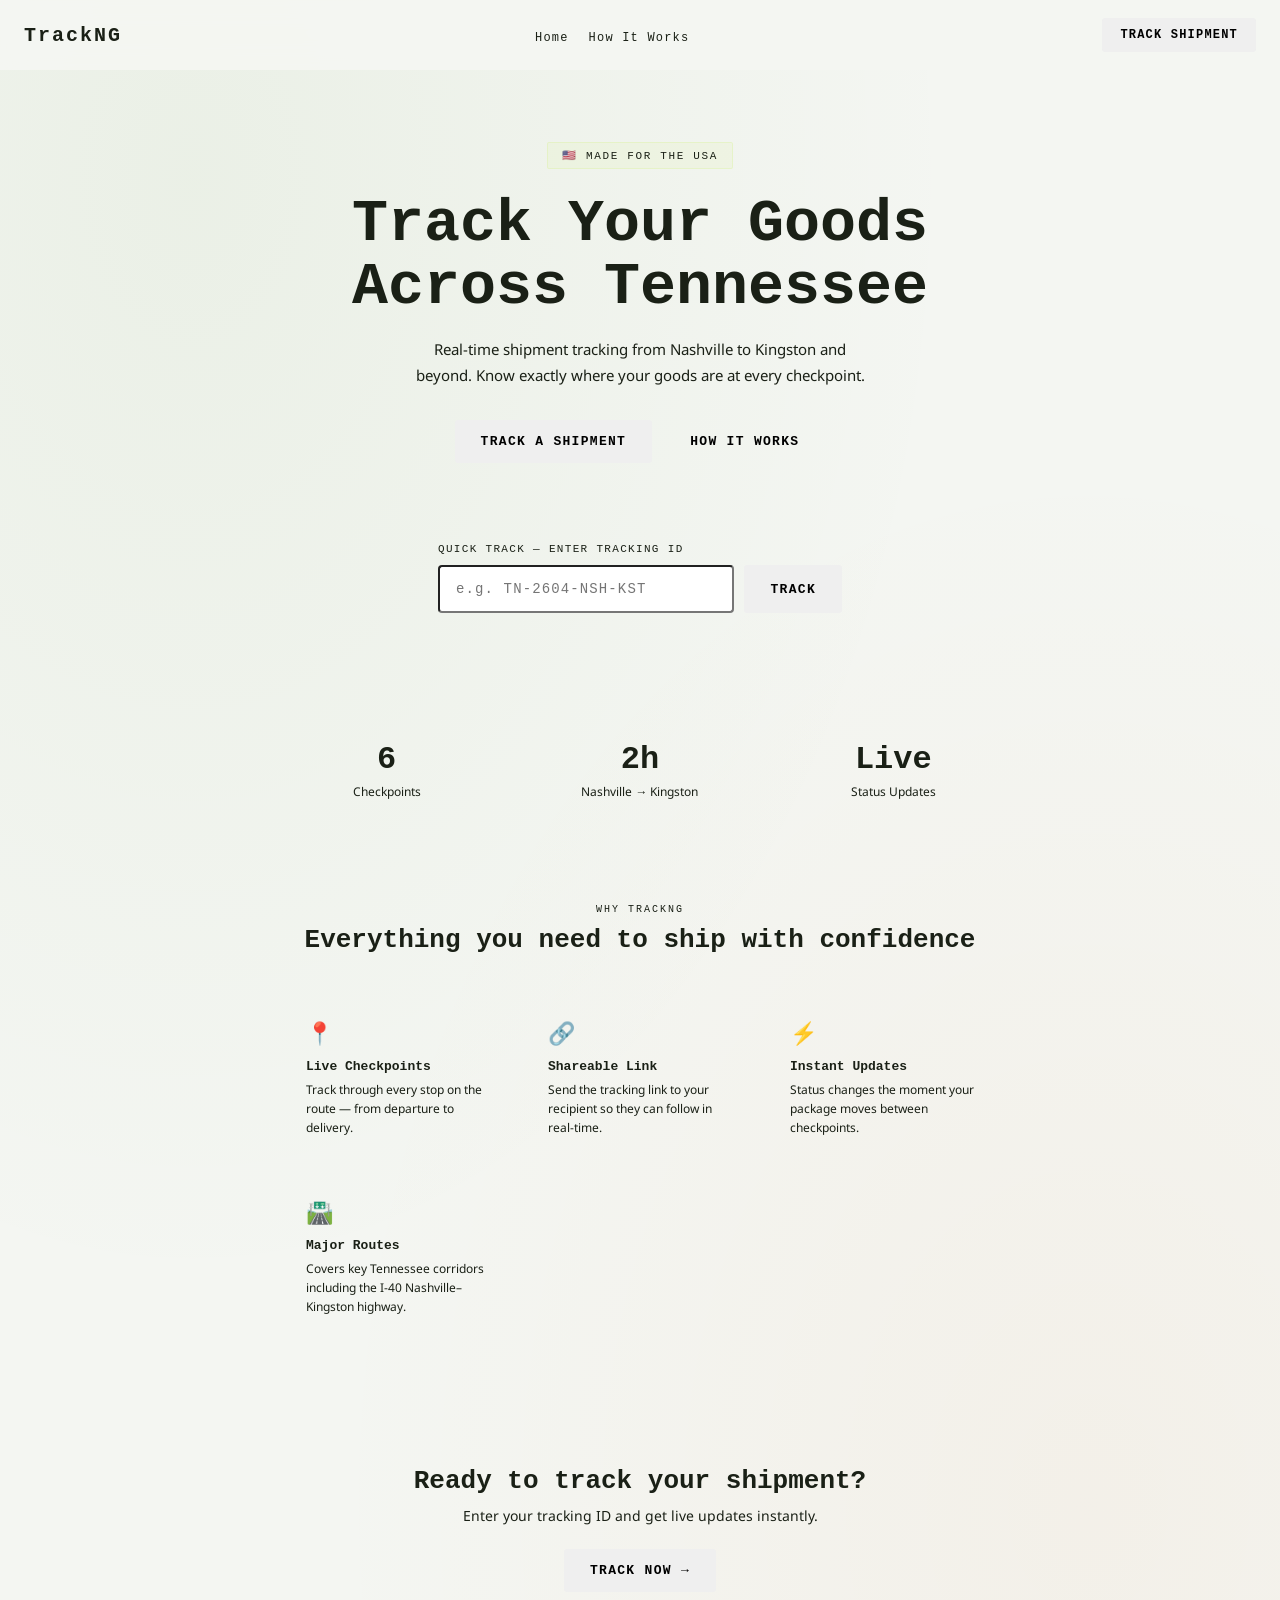
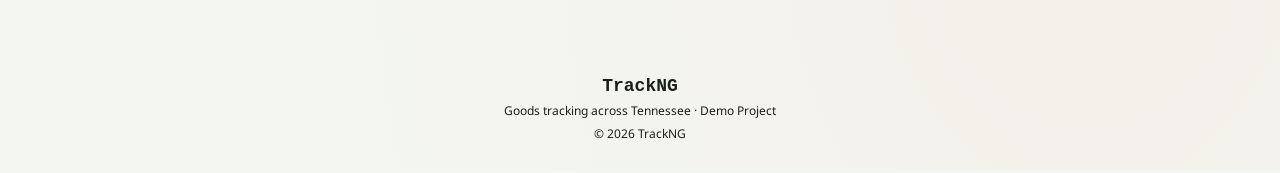
==== index.html @ 1f3e3f56 "Update index.html" ====
<!DOCTYPE html>

<html lang="en">
<head>
<meta charset="UTF-8"/>
<meta name="viewport" content="width=device-width, initial-scale=1.0"/>
<title>TrackNG — Ship & Track Goods Across Tennessee</title>
<link href="https://fonts.googleapis.com/css2?family=Oxanium:wght@300;400;600;700;800&family=Noto+Sans:wght@300;400;500&display=swap" rel="stylesheet"/>
<style>
:root {
  --bg: #f4f6f2;
  --surface: #ffffff;
  --surface2: #eef0eb;
  --border: #d8ddd2;
  --accent: #3a7d0a;
  --accent2: #e05a00;
  --muted: #9aa890;
  --text: #1a2016;
  --dim: #4a5e3a;
}
* { box-sizing: border-box; margin: 0; padding: 0; }
body {
  background: var(--bg);
  color: var(--text);
  font-family: 'Noto Sans', sans-serif;
  min-height: 100vh;
  background-image:
    radial-gradient(ellipse at 15% 10%, rgba(58,125,10,0.05) 0%, transparent 50%),
    radial-gradient(ellipse at 85% 85%, rgba(224,90,0,0.04) 0%, transparent 50%);
}
/* PAGE SWITCHING */
.page { display: none; }
.page.active { display: block; }

/* NAV */
nav {
display: flex;
align-items: center;
justify-content: space-between;
padding: 18px 24px;
border-bottom: 1px solid var(–border);
position: sticky;
top: 0;
background: rgba(244,246,242,0.96);
backdrop-filter: blur(12px);
z-index: 100;
}
.logo {
font-family: ‘Oxanium’, monospace;
font-size: 20px;
font-weight: 800;
letter-spacing: 0.1em;
color: var(–accent);
cursor: pointer;
}
.logo span { color: var(–dim); }
.nav-links {
display: flex;
gap: 20px;
list-style: none;
}
.nav-links a {
font-family: ‘Oxanium’, monospace;
font-size: 12px;
letter-spacing: 0.1em;
color: var(–dim);
text-decoration: none;
cursor: pointer;
transition: color 0.2s;
}
.nav-links a:hover { color: var(–accent); }
.nav-cta {
font-family: ‘Oxanium’, monospace;
font-size: 12px;
font-weight: 700;
letter-spacing: 0.1em;
color: var(–bg);
background: var(–accent);
border: none;
padding: 10px 18px;
border-radius: 3px;
cursor: pointer;
transition: opacity 0.2s;
}
.nav-cta:hover { opacity: 0.85; }

/* BUTTONS */
.btn {
font-family: ‘Oxanium’, monospace;
font-size: 13px;
font-weight: 700;
letter-spacing: 0.1em;
padding: 14px 26px;
border-radius: 3px;
border: none;
cursor: pointer;
display: inline-block;
transition: all 0.2s;
text-decoration: none;
}
.btn-primary { background: var(–accent); color: var(–bg); }
.btn-primary:hover { opacity: 0.85; transform: translateY(-1px); }
.btn-outline { background: transparent; color: var(–text); border: 1px solid var(–border); }
.btn-outline:hover { border-color: var(–accent); color: var(–accent); }
.btn-full { width: 100%; text-align: center; padding: 16px; }

/* CARD & INPUT */
.card { background: var(–surface); border: 1px solid var(–border); border-radius: 8px; padding: 24px; }
.input-field {
width: 100%;
background: var(–surface2);
border: 1px solid var(–border);
border-radius: 4px;
color: var(–text);
font-family: ‘Oxanium’, monospace;
font-size: 14px;
letter-spacing: 0.08em;
padding: 14px 16px;
outline: none;
transition: border-color 0.2s;
}
.input-field::placeholder { color: var(–muted); }
.input-field:focus { border-color: var(–accent); }

/* LABELS */
.section-label {
font-family: ‘Oxanium’, monospace;
font-size: 10px;
letter-spacing: 0.2em;
color: var(–accent);
text-transform: uppercase;
margin-bottom: 10px;
}
.field-label {
font-family: ‘Oxanium’, monospace;
font-size: 11px;
letter-spacing: 0.12em;
color: var(–dim);
display: block;
margin-bottom: 10px;
text-transform: uppercase;
}

/* BADGE */
.badge-live {
font-family: ‘Oxanium’, monospace;
font-size: 10px;
font-weight: 700;
letter-spacing: 0.15em;
padding: 5px 12px;
border-radius: 2px;
color: #fff;
background: var(–accent);
border: none;
text-transform: uppercase;
}
.badge-live::before {
content: ‘’;
display: inline-block;
width: 5px; height: 5px;
background: #fff;
border-radius: 50%;
margin-right: 6px;
animation: blink 1.4s infinite;
}
@keyframes blink { 0%,100%{opacity:1} 50%{opacity:0.3} }

/* FOOTER */
footer {
border-top: 1px solid var(–border);
padding: 28px 24px;
text-align: center;
}
.footer-logo {
font-family: ‘Oxanium’, monospace;
font-size: 18px;
font-weight: 800;
color: var(–accent);
margin-bottom: 6px;
}
.footer-logo span { color: var(–dim); }
footer p { font-size: 12px; color: var(–muted); margin-top: 4px; }

/* ANIMATIONS */
@keyframes fadeUp {
from { opacity:0; transform:translateY(18px); }
to { opacity:1; transform:translateY(0); }
}
.fu { animation: fadeUp 0.55s ease both; }
.d1 { animation-delay:0.1s; }
.d2 { animation-delay:0.2s; }
.d3 { animation-delay:0.3s; }
.d4 { animation-delay:0.4s; }

/* ==============================
HOME PAGE
============================== */
.hero {
max-width: 640px;
margin: 0 auto;
padding: 72px 24px 56px;
text-align: center;
}
.hero-tag {
display: inline-block;
background: rgba(200,240,96,0.08);
border: 1px solid rgba(200,240,96,0.2);
color: var(–accent);
font-family: ‘Oxanium’, monospace;
font-size: 11px;
letter-spacing: 0.15em;
padding: 6px 14px;
border-radius: 2px;
margin-bottom: 24px;
}
.hero h1 {
font-family: ‘Oxanium’, monospace;
font-size: clamp(32px, 8vw, 60px);
font-weight: 800;
line-height: 1.05;
color: var(–text);
margin-bottom: 18px;
}
.hero h1 em { color: var(–accent); font-style: normal; }
.hero p {
font-size: 15px;
color: var(–dim);
line-height: 1.7;
max-width: 460px;
margin: 0 auto 32px;
}
.hero-actions { display: flex; gap: 12px; justify-content: center; flex-wrap: wrap; }

.quick-track { max-width: 500px; margin: 0 auto 72px; padding: 0 24px; }
.quick-track .input-row { display: flex; gap: 10px; margin-top: 10px; }
.quick-track .input-row input { flex: 1; }

.stats {
border-top: 1px solid var(–border);
border-bottom: 1px solid var(–border);
display: grid;
grid-template-columns: repeat(3, 1fr);
max-width: 760px;
margin: 0 auto 72px;
}
.stat { padding: 32px 20px; text-align: center; border-right: 1px solid var(–border); }
.stat:last-child { border-right: none; }
.stat-num { font-family: ‘Oxanium’, monospace; font-size: 32px; font-weight: 800; color: var(–accent); display: block; margin-bottom: 5px; }
.stat-label { font-size: 12px; color: var(–dim); }

.features { max-width: 760px; margin: 0 auto 72px; padding: 0 24px; }
.features-hdr { text-align: center; margin-bottom: 40px; }
.features-hdr h2 { font-family: ‘Oxanium’, monospace; font-size: 26px; font-weight: 700; color: var(–text); }
.features-grid { display: grid; grid-template-columns: repeat(auto-fit, minmax(200px, 1fr)); gap: 14px; }
.feat-card { background: var(–surface); border: 1px solid var(–border); border-radius: 8px; padding: 22px; transition: border-color 0.2s; }
.feat-card:hover { border-color: var(–accent); }
.feat-icon { font-size: 22px; margin-bottom: 12px; display: block; }
.feat-card h3 { font-family: ‘Oxanium’, monospace; font-size: 13px; font-weight: 700; color: var(–text); margin-bottom: 6px; }
.feat-card p { font-size: 12px; color: var(–dim); line-height: 1.6; }

.cta-band {
background: var(–surface);
border-top: 1px solid var(–border);
padding: 56px 24px;
text-align: center;
}
.cta-band h2 { font-family: ‘Oxanium’, monospace; font-size: 26px; font-weight: 700; color: var(–text); margin-bottom: 10px; }
.cta-band p { font-size: 14px; color: var(–dim); margin-bottom: 24px; }

/* ==============================
TRACK PAGE
============================== */
.track-wrap { max-width: 500px; margin: 0 auto; padding: 52px 24px 60px; }
.page-title { font-family: ‘Oxanium’, monospace; font-size: 30px; font-weight: 800; color: var(–text); margin-bottom: 6px; }
.page-sub { font-size: 14px; color: var(–dim); line-height: 1.6; margin-bottom: 36px; }
.track-card { background: var(–surface); border: 1px solid var(–border); border-radius: 8px; padding: 28px; margin-bottom: 24px; }
.error-msg {
background: rgba(255,100,100,0.08);
border: 1px solid rgba(255,100,100,0.2);
border-radius: 4px;
padding: 12px 16px;
font-size: 13px;
color: #ff8080;
font-family: ‘Oxanium’, monospace;
display: none;
margin-bottom: 14px;
}
.samples-title { font-family: ‘Oxanium’, monospace; font-size: 11px; letter-spacing: 0.1em; color: var(–muted); margin-bottom: 12px; text-transform: uppercase; }
.sample-item {
display: flex;
align-items: center;
justify-content: space-between;
background: var(–surface2);
border: 1px solid var(–border);
border-radius: 4px;
padding: 12px 16px;
cursor: pointer;
transition: border-color 0.2s;
margin-bottom: 8px;
}
.sample-item:hover { border-color: var(–accent); }
.sample-code { font-family: ‘Oxanium’, monospace; font-size: 13px; font-weight: 600; color: var(–text); }
.sample-route { font-size: 12px; color: var(–dim); margin-top: 2px; }
.sample-arrow { color: var(–accent); font-size: 14px; }

/* ==============================
TRACKER PAGE
============================== */
.tracker-wrap { max-width: 540px; margin: 0 auto; padding: 36px 24px 60px; }
.back-link {
display: inline-flex;
align-items: center;
gap: 8px;
font-family: ‘Oxanium’, monospace;
font-size: 11px;
letter-spacing: 0.1em;
color: var(–dim);
cursor: pointer;
margin-bottom: 24px;
transition: color 0.2s;
background: none;
border: none;
padding: 0;
}
.back-link:hover { color: var(–accent); }
.track-id-label { font-family: ‘Oxanium’, monospace; font-size: 11px; letter-spacing: 0.15em; color: var(–muted); margin-bottom: 4px; }
.shipment-name { font-family: ‘Oxanium’, monospace; font-size: 22px; font-weight: 800; color: var(–text); margin-bottom: 4px; }
.shipment-route { font-size: 13px; color: var(–dim); margin-bottom: 16px; }
.shipment-route strong { color: var(–accent2); font-weight: 500; }
.progress-bar { background: var(–border); border-radius: 6px; height: 10px; width: 100%; overflow: hidden; margin-bottom: 10px; box-shadow: inset 0 1px 3px rgba(0,0,0,0.08); }
.progress-fill { height: 100%; background: linear-gradient(90deg, var(–accent2), var(–accent)); border-radius: 6px; transition: width 1.2s ease; width: 0%; }
.progress-labels { display: flex; justify-content: space-between; align-items: center; font-family: ‘Oxanium’, monospace; font-size: 10px; color: var(–muted); letter-spacing: 0.08em; }
#pPct { font-size: 22px; font-weight: 800; color: var(–accent); font-family: ‘Oxanium’, monospace; line-height: 1; }

.status-banner {
border: 1px solid var(–border);
border-left: 4px solid var(–accent2);
border-radius: 6px;
padding: 14px 18px;
margin: 18px 0;
background: #fff8f4;
transition: all 0.6s;
box-shadow: 0 2px 8px rgba(0,0,0,0.06);
}
.status-banner.delivered { border-left-color: var(–accent); background: #f4faf0; }
.status-top { display: flex; justify-content: space-between; align-items: center; margin-bottom: 6px; }
.status-title { font-family: ‘Oxanium’, monospace; font-size: 10px; letter-spacing: 0.15em; color: var(–muted); text-transform: uppercase; }
.status-msg { font-size: 14px; color: var(–text); line-height: 1.5; font-weight: 500; }
.status-msg strong { color: var(–accent2); }
.status-banner.delivered .status-msg strong { color: var(–accent); }

/* TIMELINE */
.timeline { display: flex; flex-direction: column; }
.stop { display: flex; gap: 14px; opacity: 0.55; transition: opacity 0.5s; }
.stop.done, .stop.active { opacity: 1; }
.stop-line { display: flex; flex-direction: column; align-items: center; flex-shrink: 0; width: 32px; }
.dot {
width: 28px; height: 28px;
border-radius: 50%;
border: 2.5px solid var(–muted);
background: var(–bg);
display: flex; align-items: center; justify-content: center;
flex-shrink: 0; z-index: 1; position: relative;
transition: all 0.5s;
}
.stop.done .dot { border-color: var(–accent); background: var(–accent); }
.stop.active .dot { border-color: var(–accent2); background: #fff3ec; animation: adot 2s infinite; }
@keyframes adot { 0%,100%{box-shadow:0 0 0 4px rgba(224,90,0,0.15)} 50%{box-shadow:0 0 0 8px rgba(224,90,0,0.05)} }
.stop.done .dot::after { content:‘✓’; font-size:12px; font-weight:900; color:#fff; }
.stop.active .dot::after { content:’’; width:10px; height:10px; background:var(–accent2); border-radius:50%; display:block; }
.connector { width: 3px; flex:1; min-height: 44px; background: var(–border); transition: background 0.6s; margin: 3px 0; border-radius: 2px; }
.stop.done .connector { background: var(–accent); }
.stop-body { padding: 0 0 32px; flex: 1; }
.stop-name { font-family:‘Oxanium’,monospace; font-size:13px; font-weight:700; letter-spacing:0.04em; color:var(–muted); transition:color 0.5s; margin-bottom:3px; }
.stop.done .stop-name { color: var(–text); }
.stop.active .stop-name { color: var(–accent2); }
.stop-desc { font-size:12px; color:var(–muted); line-height:1.6; transition:color 0.5s; }
.stop.done .stop-desc, .stop.active .stop-desc { color: var(–dim); }
.stop-ts { font-family:‘Oxanium’,monospace; font-size:10px; color:var(–muted); letter-spacing:0.08em; margin-top:4px; opacity:0; transition:opacity 0.5s; }
.stop.done .stop-ts, .stop.active .stop-ts { opacity:1; }

.share-section { margin-top:28px; background:var(–surface); border:1px solid var(–border); border-radius:8px; padding:18px 20px; }
.share-label { font-family:‘Oxanium’,monospace; font-size:11px; letter-spacing:0.12em; color:var(–dim); margin-bottom:10px; text-transform:uppercase; }
.share-row { display:flex; gap:10px; }
.share-url { flex:1; background:var(–surface2); border:1px solid var(–border); border-radius:4px; padding:10px 12px; font-family:‘Oxanium’,monospace; font-size:11px; color:var(–dim); overflow:hidden; text-overflow:ellipsis; white-space:nowrap; }
.copy-btn { font-family:‘Oxanium’,monospace; font-size:11px; font-weight:700; letter-spacing:0.1em; padding:10px 14px; background:var(–surface2); border:1px solid var(–border); border-radius:4px; color:var(–accent); cursor:pointer; transition:all 0.2s; flex-shrink:0; }
.copy-btn:hover { background:rgba(200,240,96,0.08); border-color:var(–accent); }
.copy-btn.copied { color:var(–bg); background:var(–accent); border-color:var(–accent); }

/* ==============================
HOW IT WORKS PAGE
============================== */
.hiw-wrap { max-width: 640px; margin: 0 auto; padding: 52px 24px 72px; }
.hiw-hero { text-align: center; margin-bottom: 56px; }
.hiw-hero h1 { font-family:‘Oxanium’,monospace; font-size:32px; font-weight:800; color:var(–text); margin-bottom:10px; }
.hiw-hero p { font-size:14px; color:var(–dim); line-height:1.7; max-width:420px; margin:0 auto; }

.steps-title { font-family:‘Oxanium’,monospace; font-size:11px; letter-spacing:0.2em; color:var(–accent); text-align:center; margin-bottom:32px; text-transform:uppercase; }
.step { display:flex; gap:20px; background:var(–surface); border:1px solid var(–border); border-radius:8px; padding:22px; margin-bottom:14px; transition:border-color 0.2s; }
.step:hover { border-color:var(–accent); }
.step-num { font-family:‘Oxanium’,monospace; font-size:28px; font-weight:800; color:rgba(200,240,96,0.12); flex-shrink:0; line-height:1; min-width:36px; }
.step h3 { font-family:‘Oxanium’,monospace; font-size:14px; font-weight:700; color:var(–text); margin-bottom:6px; }
.step p { font-size:13px; color:var(–dim); line-height:1.7; }

.checkpoints { margin: 48px 0; }
.checkpoints h2 { font-family:‘Oxanium’,monospace; font-size:22px; font-weight:700; color:var(–text); text-align:center; margin-bottom:20px; }
.cp-list { background:var(–surface); border:1px solid var(–border); border-radius:8px; overflow:hidden; }
.cp-item { display:flex; align-items:center; gap:14px; padding:14px 18px; border-bottom:1px solid var(–border); transition:background 0.2s; }
.cp-item:last-child { border-bottom:none; }
.cp-item:hover { background:rgba(200,240,96,0.03); }
.cp-num { font-family:‘Oxanium’,monospace; font-size:11px; font-weight:700; color:var(–muted); width:18px; text-align:center; flex-shrink:0; }
.cp-dot { width:9px; height:9px; border-radius:50%; flex-shrink:0; }
.cp-name { font-family:‘Oxanium’,monospace; font-size:12px; font-weight:600; color:var(–text); flex:1; }
.cp-time { font-family:‘Oxanium’,monospace; font-size:11px; color:var(–muted); letter-spacing:0.06em; }

.faq { margin: 48px 0; }
.faq h2 { font-family:‘Oxanium’,monospace; font-size:22px; font-weight:700; color:var(–text); text-align:center; margin-bottom:20px; }
.faq-item { border-bottom:1px solid var(–border); padding:18px 0; }
.faq-q { font-family:‘Oxanium’,monospace; font-size:13px; font-weight:700; color:var(–text); margin-bottom:7px; }
.faq-a { font-size:13px; color:var(–dim); line-height:1.7; }

.hiw-cta { text-align:center; padding:40px 0 0; border-top:1px solid var(–border); }
.hiw-cta h2 { font-family:‘Oxanium’,monospace; font-size:22px; font-weight:700; color:var(–text); margin-bottom:8px; }
.hiw-cta p { font-size:13px; color:var(–dim); margin-bottom:22px; }
</style>

</head>
<body>

<nav>
  <div class="logo" onclick="goTo('home')">Track<span>NG</span></div>
  <ul class="nav-links">
    <li><a onclick="goTo('home')">Home</a></li>
    <li><a onclick="goTo('hiw')">How It Works</a></li>
  </ul>
  <button class="nav-cta" onclick="goTo('track')">TRACK SHIPMENT</button>
</nav>

<!-- ===================== HOME ===================== -->

<div id="page-home" class="page active">
  <div class="hero">
    <div class="hero-tag fu">🇺🇸 MADE FOR THE USA</div>
    <h1 class="fu d1">Track Your Goods<br/>Across <em>Tennessee</em></h1>
    <p class="fu d2">Real-time shipment tracking from Nashville to Kingston and beyond. Know exactly where your goods are at every checkpoint.</p>
    <div class="hero-actions fu d3">
      <button class="btn btn-primary" onclick="goTo('track')">TRACK A SHIPMENT</button>
      <button class="btn btn-outline" onclick="goTo('hiw')">HOW IT WORKS</button>
    </div>
  </div>

  <div class="quick-track fu d3">
    <div class="card">
      <label class="field-label">QUICK TRACK — ENTER TRACKING ID</label>
      <div class="input-row">
        <input class="input-field" id="homeInput" type="text" placeholder="e.g. TN-2604-NSH-KST"/>
        <button class="btn btn-primary" onclick="homeTrack()">TRACK</button>
      </div>
    </div>
  </div>

  <div class="stats">
    <div class="stat"><span class="stat-num">6</span><div class="stat-label">Checkpoints</div></div>
    <div class="stat"><span class="stat-num">2h</span><div class="stat-label">Nashville → Kingston</div></div>
    <div class="stat"><span class="stat-num">Live</span><div class="stat-label">Status Updates</div></div>
  </div>

  <div class="features">
    <div class="features-hdr">
      <div class="section-label">WHY TRACKNG</div>
      <h2>Everything you need to ship with confidence</h2>
    </div>
    <div class="features-grid">
      <div class="feat-card"><span class="feat-icon">📍</span><h3>Live Checkpoints</h3><p>Track through every stop on the route — from departure to delivery.</p></div>
      <div class="feat-card"><span class="feat-icon">🔗</span><h3>Shareable Link</h3><p>Send the tracking link to your recipient so they can follow in real-time.</p></div>
      <div class="feat-card"><span class="feat-icon">⚡</span><h3>Instant Updates</h3><p>Status changes the moment your package moves between checkpoints.</p></div>
      <div class="feat-card"><span class="feat-icon">🛣️</span><h3>Major Routes</h3><p>Covers key Tennessee corridors including the I-40 Nashville–Kingston highway.</p></div>
    </div>
  </div>

  <div class="cta-band">
    <h2>Ready to track your shipment?</h2>
    <p>Enter your tracking ID and get live updates instantly.</p>
    <button class="btn btn-primary" onclick="goTo('track')">TRACK NOW →</button>
  </div>

  <footer>
    <div class="footer-logo">Track<span>NG</span></div>
    <p>Goods tracking across Tennessee · Demo Project</p>
    <p style="margin-top:6px;">© 2026 TrackNG</p>
  </footer>
</div>

<!-- ===================== TRACK ===================== -->

<div id="page-track" class="page">
  <div class="track-wrap">
    <div class="section-label fu">TRACK YOUR PACKAGE</div>
    <div class="page-title fu d1">Enter Tracking ID</div>
    <p class="page-sub fu d2">Your tracking ID is on your shipment receipt. It looks like <strong style="color:var(--accent);font-family:'Oxanium',monospace;">TN-2604-NSH-KST</strong></p>

```
<div class="track-card fu d2">
  <label class="field-label">Tracking ID</label>
  <div class="error-msg" id="trackErr">⚠ Please enter a tracking ID to continue.</div>
  <input class="input-field" id="trackInput" type="text" placeholder="e.g. TN-2604-NSH-KST" style="margin-bottom:14px;" autocomplete="off"/>
  <button class="btn btn-primary btn-full" onclick="doTrack()">TRACK SHIPMENT →</button>
</div>

<div class="fu d3">
  <p class="samples-title">TRY A DEMO ID</p>
  <div class="sample-item" onclick="useId('TN-2604-NSH-KST')">
    <div><div class="sample-code">TN-2604-NSH-KST</div><div class="sample-route">Nashville → Kingston · General Goods</div></div>
    <span class="sample-arrow">→</span>
  </div>
  <div class="sample-item" onclick="useId('TN-3003-NSH-KST')">
    <div><div class="sample-code">TN-3003-NSH-KST</div><div class="sample-route">Nashville → Kingston · Electronics</div></div>
    <span class="sample-arrow">→</span>
  </div>
</div>
```

  </div>

  <footer>
    <div class="footer-logo">Track<span>NG</span></div>
    <p>Goods tracking across Tennessee · Demo Project</p>
  </footer>
</div>

<!-- ===================== TRACKER ===================== -->

<div id="page-tracker" class="page">
  <div class="tracker-wrap">
    <button class="back-link" onclick="goTo('track')">← BACK TO SEARCH</button>

```
<div class="track-id-label" id="tLabel">TRACKING ID: —</div>
<div class="shipment-name">General Goods Package</div>
<div class="shipment-route">From <strong>Nashville, TN</strong> &rarr; <strong>Kingston, TN</strong></div>

<div class="progress-bar"><div class="progress-fill" id="pFill"></div></div>
<div class="progress-labels"><span>DEPARTURE</span><span id="pPct">0%</span><span>DELIVERED</span></div>

<div class="status-banner" id="sBanner">
  <div class="status-top">
    <span class="status-title">CURRENT STATUS</span>
    <span class="badge-live" id="liveTag">LIVE</span>
  </div>
  <div class="status-msg" id="sMsg">Initialising...</div>
</div>

<div class="timeline">
  <div class="stop" id="s0">
    <div class="stop-line"><div class="dot"></div><div class="connector"></div></div>
    <div class="stop-body"><div class="stop-name">Nashville Distribution Center, TN</div><div class="stop-desc">Goods packed and verified. Loaded onto vehicle. Ready for dispatch on I-40 East.</div><div class="stop-ts" id="ts0"></div></div>
  </div>
  <div class="stop" id="s1">
    <div class="stop-line"><div class="dot"></div><div class="connector"></div></div>
    <div class="stop-body"><div class="stop-name">Lebanon, TN — I-40 Checkpoint</div><div class="stop-desc">First checkpoint cleared. Vehicle confirmed on route. ~30 mins from Nashville.</div><div class="stop-ts" id="ts1"></div></div>
  </div>
  <div class="stop" id="s2">
    <div class="stop-line"><div class="dot"></div><div class="connector"></div></div>
    <div class="stop-body"><div class="stop-name">Cookeville, TN — Rest Stop</div><div class="stop-desc">Brief driver rest. Goods secured. Resuming I-40 East toward Crossville.</div><div class="stop-ts" id="ts2"></div></div>
  </div>
  <div class="stop" id="s3">
    <div class="stop-line"><div class="dot"></div><div class="connector"></div></div>
    <div class="stop-body"><div class="stop-name">Crossville, TN — Midway Point</div><div class="stop-desc">Halfway checkpoint passed. On schedule. Continuing east on I-40.</div><div class="stop-ts" id="ts3"></div></div>
  </div>
  <div class="stop" id="s4">
    <div class="stop-line"><div class="dot"></div><div class="connector"></div></div>
    <div class="stop-body"><div class="stop-name">Harriman, TN — Final Approach</div><div class="stop-desc">Exiting I-40. Entering Roane County. Kingston is 10 minutes away.</div><div class="stop-ts" id="ts4"></div></div>
  </div>
  <div class="stop" id="s5">
    <div class="stop-line"><div class="dot"></div></div>
    <div class="stop-body"><div class="stop-name">1364 Riverbend Dr, Kingston, TN 37763</div><div class="stop-desc">Package delivered to destination. Recipient confirmed. 🎉</div><div class="stop-ts" id="ts5"></div></div>
  </div>
</div>

<div class="share-section">
  <div class="share-label">📎 SHARE TRACKING LINK</div>
  <div class="share-row">
    <div class="share-url" id="shareUrl">—</div>
    <button class="copy-btn" id="copyBtn" onclick="copyLink()">COPY</button>
  </div>
</div>
```

  </div>

  <footer>
    <div class="footer-logo">Track<span>NG</span></div>
    <p>Goods tracking across Tennessee · Demo Project</p>
  </footer>
</div>

<!-- ===================== HOW IT WORKS ===================== -->

<div id="page-hiw" class="page">
  <div class="hiw-wrap">
    <div class="hiw-hero fu">
      <div class="section-label">EXPLAINER</div>
      <h1>How TrackNG Works</h1>
      <p>From the moment your goods leave Nashville to delivery in Kingston — here's exactly what happens.</p>
    </div>

```
<div class="fu d1">
  <div class="steps-title">THE PROCESS</div>
  <div class="step"><div class="step-num">01</div><div><h3>Goods Are Registered</h3><p>When a shipment is booked, goods get a unique Tracking ID tied to the route, sender, and recipient.</p></div></div>
  <div class="step"><div class="step-num">02</div><div><h3>Checkpoints Are Logged</h3><p>As the vehicle moves, agents at each stop confirm the goods. The system records the timestamp and updates status instantly.</p></div></div>
  <div class="step"><div class="step-num">03</div><div><h3>You Track in Real-Time</h3><p>Enter your Tracking ID and see exactly which checkpoint your goods have reached. Updates live — no refresh needed.</p></div></div>
  <div class="step"><div class="step-num">04</div><div><h3>Share With Your Recipient</h3><p>Copy the tracking link and send it to whoever is receiving the goods. No account needed.</p></div></div>
</div>

<div class="checkpoints fu d2">
  <div class="section-label" style="text-align:center;">ROUTE BREAKDOWN</div>
  <h2>Nashville → Kingston Checkpoints</h2>
  <div class="cp-list">
    <div class="cp-item"><div class="cp-num">01</div><div class="cp-dot" style="background:var(--accent)"></div><div class="cp-name">Nashville Distribution Center, TN</div><div class="cp-time">Departure</div></div>
    <div class="cp-item"><div class="cp-num">02</div><div class="cp-dot" style="background:var(--accent2)"></div><div class="cp-name">Lebanon, TN — I-40 Checkpoint</div><div class="cp-time">+35 min</div></div>
    <div class="cp-item"><div class="cp-num">03</div><div class="cp-dot" style="background:var(--accent2)"></div><div class="cp-name">Cookeville, TN — Rest Stop</div><div class="cp-time">+90 min</div></div>
    <div class="cp-item"><div class="cp-num">04</div><div class="cp-dot" style="background:var(--accent2)"></div><div class="cp-name">Crossville, TN — Midway Point</div><div class="cp-time">+2h 15min</div></div>
    <div class="cp-item"><div class="cp-num">05</div><div class="cp-dot" style="background:var(--accent2)"></div><div class="cp-name">Harriman, TN — Final Approach</div><div class="cp-time">+3h 45min</div></div>
    <div class="cp-item"><div class="cp-num">06</div><div class="cp-dot" style="background:var(--accent)"></div><div class="cp-name">1364 Riverbend Dr, Kingston, TN</div><div class="cp-time">~4h 05min</div></div>
  </div>
</div>

<div class="faq fu d3">
  <div class="section-label" style="text-align:center;">FAQ</div>
  <h2>Common Questions</h2>
  <div class="faq-item"><div class="faq-q">Where do I find my Tracking ID?</div><div class="faq-a">It's printed on your shipment receipt when goods are booked. Format: NG-XXXX-LOS-IBD.</div></div>
  <div class="faq-item"><div class="faq-q">Can I share the tracking link?</div><div class="faq-a">Yes! On the tracker page, tap "Copy" to get the full URL. Anyone with the link can follow the shipment live.</div></div>
  <div class="faq-item"><div class="faq-q">How long does Nashville to Kingston take?</div><div class="faq-a">Typically around 2 hours via I-40 East. TrackNG shows live progress so you always know where the goods are.</div></div>
  <div class="faq-item"><div class="faq-q">Are other routes available?</div><div class="faq-a">Nashville–Memphis, Knoxville–Chattanooga, and more Tennessee routes are coming soon.</div></div>
</div>

<div class="hiw-cta fu d4">
  <h2>Ready to track?</h2>
  <p>Enter your Tracking ID and follow your goods in real-time.</p>
  <button class="btn btn-primary" onclick="goTo('track')">TRACK A SHIPMENT →</button>
</div>
```

  </div>

  <footer>
    <div class="footer-logo">Track<span>NG</span></div>
    <p>Goods tracking across Tennessee · Demo Project</p>
  </footer>
</div>

<script>
// PAGE NAVIGATION
function goTo(page) {
  document.querySelectorAll('.page').forEach(p => p.classList.remove('active'));
  document.getElementById('page-' + page).classList.add('active');
  window.scrollTo(0, 0);
  if (page === 'tracker') startTracker();
}

// ON LOAD — check for ?id= in URL and auto-open tracker
window.addEventListener('DOMContentLoaded', () => {
  const params = new URLSearchParams(window.location.search);
  const id = params.get('id');
  if (id) {
    currentId = id;
    goTo('tracker');
  }
});

// HOME QUICK TRACK
function homeTrack() {
  const id = document.getElementById('homeInput').value.trim();
  currentId = id || 'NG-2604-LOS-IBD';
  goTo('tracker');
}

// TRACK PAGE
function doTrack() {
  const id = document.getElementById('trackInput').value.trim();
  const err = document.getElementById('trackErr');
  if (!id) { err.style.display = 'block'; return; }
  err.style.display = 'none';
  currentId = id;
  goTo('tracker');
}
function useId(id) {
  document.getElementById('trackInput').value = id;
  currentId = id;
  setTimeout(() => goTo('tracker'), 150);
}
document.addEventListener('keydown', e => {
  if (e.key === 'Enter' && document.getElementById('page-track').classList.contains('active')) doTrack();
});

// TRACKER
let currentId = 'TN-2604-NSH-KST';
let trackerInterval = null;

const statuses = [
  "Goods dispatched from <strong>Nashville Distribution Center, TN</strong>. On I-40 East.",
  "First checkpoint cleared at <strong>Lebanon, TN</strong>. Vehicle confirmed on route.",
  "Brief rest stop at <strong>Cookeville, TN</strong>. Back on I-40 shortly.",
  "Halfway point passed at <strong>Crossville, TN</strong>. On schedule.",
  "Approaching destination — exiting I-40 at <strong>Harriman, TN</strong>.",
  "📦 <strong>Delivered at 1364 Riverbend Dr, Kingston, TN!</strong> Package received. 🎉"
];

// Time offsets in minutes from departure
const offsets = [0, 35, 90, 135, 225, 245];

function formatTime(date) {
  // Format in US Eastern Time (Kingston, TN timezone)
  const options = {
    timeZone: 'America/New_York',
    hour: 'numeric',
    minute: '2-digit',
    hour12: true,
    weekday: 'short',
    day: 'numeric',
    month: 'short'
  };
  return date.toLocaleString('en-US', options).replace(',', ' ·');
}

function setTimestamps(startTime) {
  offsets.forEach((offset, i) => {
    const t = new Date(startTime.getTime() + offset * 60000);
    const el = document.getElementById('ts' + i);
    if (el) el.textContent = formatTime(t);
  });
}

function resetTracker() {
  for (let i = 0; i < 6; i++) {
    const s = document.getElementById('s' + i);
    s.classList.remove('done', 'active');
  }
  document.getElementById('pFill').style.width = '0%';
  document.getElementById('pPct').textContent = '0%';
  document.getElementById('sMsg').textContent = 'Initialising...';
  document.getElementById('sBanner').classList.remove('delivered');
  const tag = document.getElementById('liveTag');
  tag.textContent = 'LIVE';
  tag.className = 'badge-live';
}

function resetTracker() {
  for (let i = 0; i < 6; i++) {
    const s = document.getElementById('s' + i);
    s.classList.remove('done', 'active');
  }
  document.getElementById('pFill').style.width = '0%';
  document.getElementById('pPct').textContent = '0%';
  document.getElementById('sMsg').textContent = 'Initialising...';
  document.getElementById('sBanner').classList.remove('delivered');
  const tag = document.getElementById('liveTag');
  tag.textContent = 'LIVE';
  tag.className = 'badge-live';
}

function advanceStop(step) {
  if (step > 0) {
    document.getElementById('s' + (step - 1)).classList.remove('active');
    document.getElementById('s' + (step - 1)).classList.add('done');
  }
  document.getElementById('s' + step).classList.add('active');
  document.getElementById('sMsg').innerHTML = statuses[step];
  if (step === 5) document.getElementById('sBanner').classList.add('delivered');
  const pct = Math.round((step / 5) * 100);
  document.getElementById('pFill').style.width = pct + '%';
  document.getElementById('pPct').textContent = pct + '%';
}

function finishTracker() {
  for (let i = 0; i < 6; i++) {
    document.getElementById('s' + i).classList.remove('active');
    document.getElementById('s' + i).classList.add('done');
  }
  const tag = document.getElementById('liveTag');
  tag.textContent = 'DELIVERED';
  tag.style.cssText = 'font-family:Oxanium,monospace;font-size:10px;font-weight:600;letter-spacing:0.15em;padding:4px 10px;border-radius:2px;color:var(--accent);border:1px solid var(--accent);';
}

function startTracker() {
  if (trackerInterval) clearInterval(trackerInterval);
  resetTracker();
  document.getElementById('tLabel').textContent = 'TRACKING ID: ' + currentId;
  document.getElementById('shareUrl').textContent = window.location.href.split('?')[0] + '?id=' + encodeURIComponent(currentId);

  // Set timestamps from NOW as departure time
  const startTime = new Date();
  setTimestamps(startTime);

  // Start at first stop with 15% progress — stays here, no auto-advance
  document.getElementById('s0').classList.add('active');
  document.getElementById('sMsg').innerHTML = statuses[0];
  document.getElementById('pFill').style.width = '15%';
  document.getElementById('pPct').textContent = '15%';
}

function copyLink() {
  const url = window.location.href.split('?')[0] + '?id=' + encodeURIComponent(currentId);
  navigator.clipboard.writeText(url).then(() => {
    const btn = document.getElementById('copyBtn');
    btn.textContent = 'COPIED!';
    btn.classList.add('copied');
    setTimeout(() => { btn.textContent = 'COPY'; btn.classList.remove('copied'); }, 2000);
  });
}
</script>

</body>
</html>
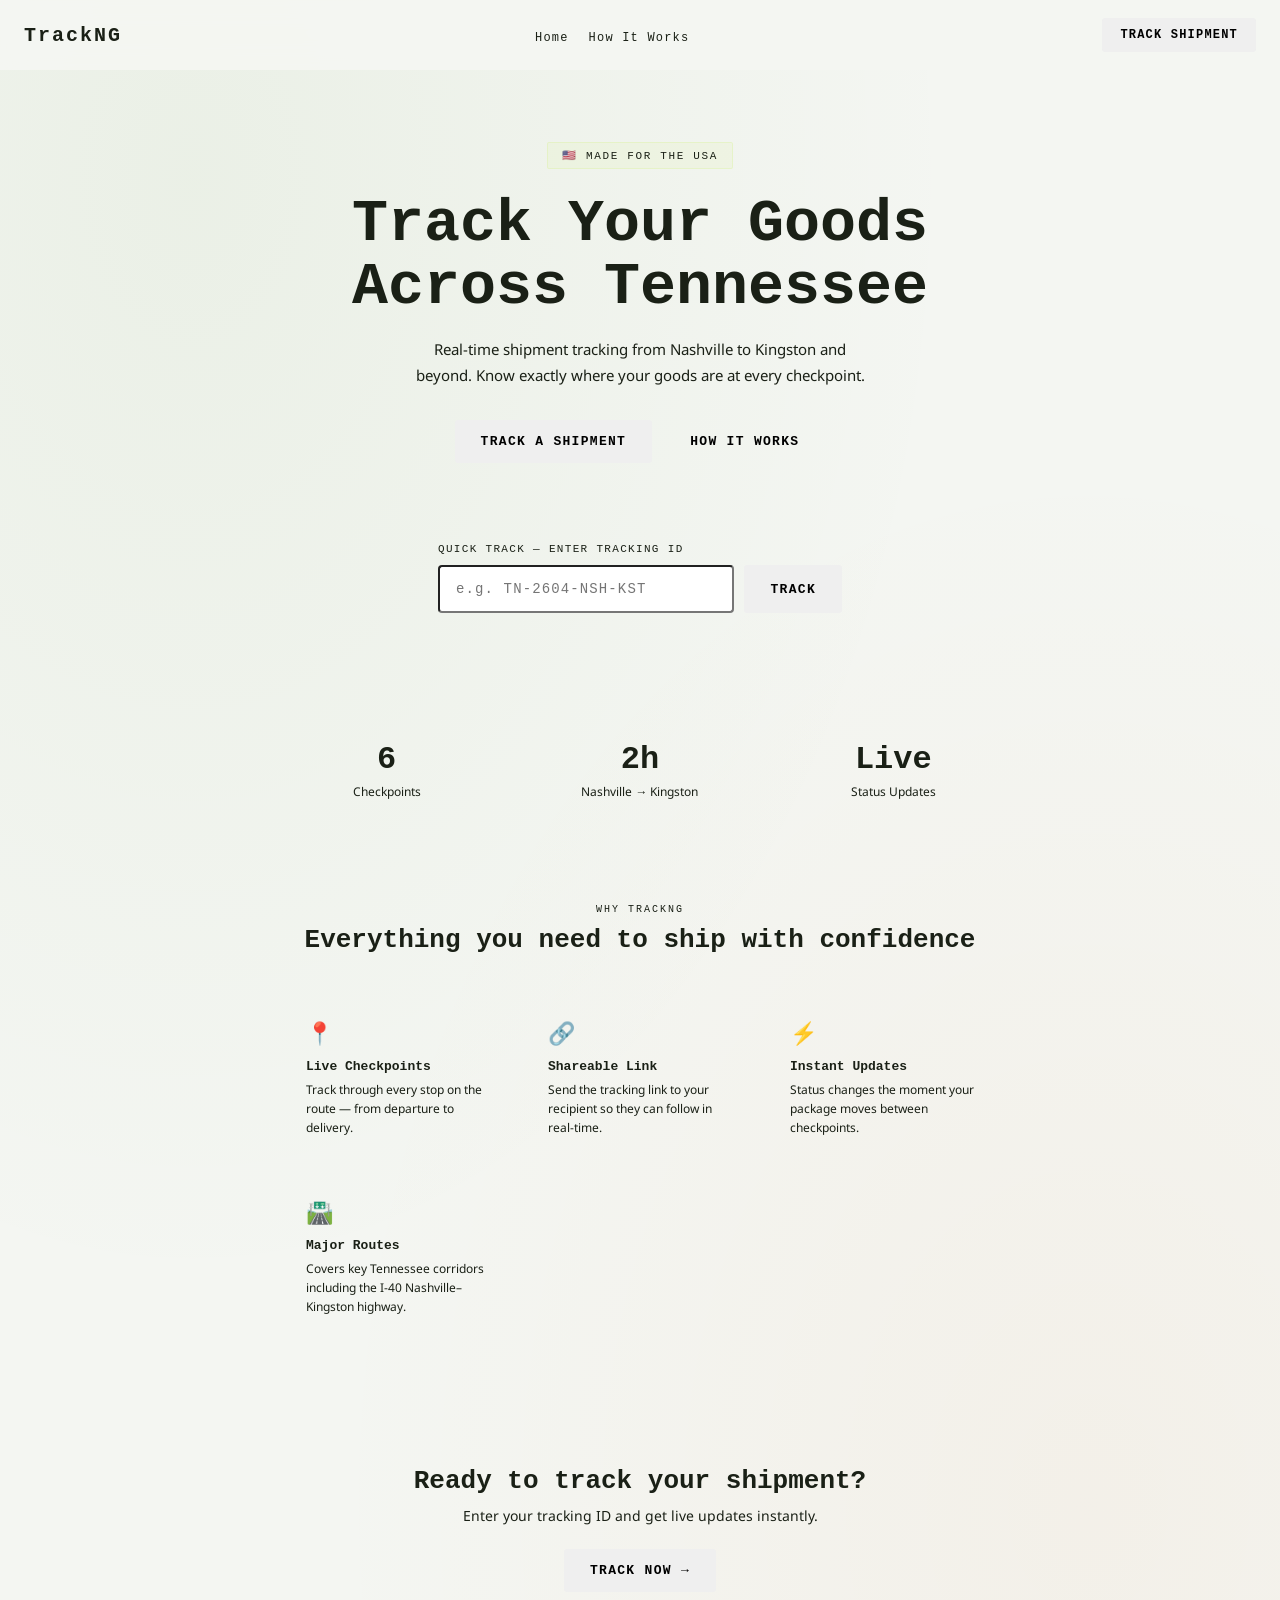
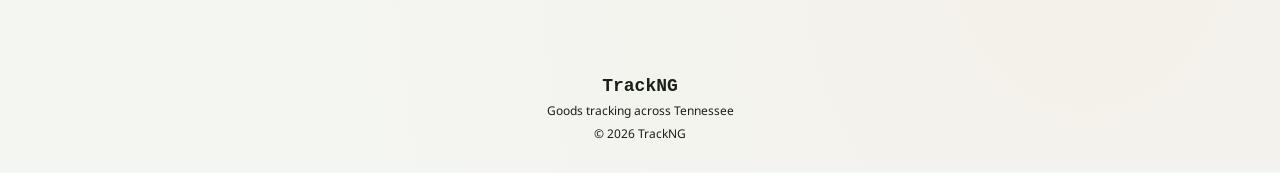
==== commit ff1ef734: "Update index.html" ====
--- a/index.html
+++ b/index.html
@@ -486,7 +486,7 @@
 
   <footer>
     <div class="footer-logo">Track<span>NG</span></div>
-    <p>Goods tracking across Tennessee · Demo Project</p>
+    <p>Goods tracking across Tennessee</p>
     <p style="margin-top:6px;">© 2026 TrackNG</p>
   </footer>
 </div>
@@ -524,7 +524,7 @@
 
   <footer>
     <div class="footer-logo">Track<span>NG</span></div>
-    <p>Goods tracking across Tennessee · Demo Project</p>
+    <p>Goods tracking across Tennessee</p>
   </footer>
 </div>
 
@@ -590,7 +590,7 @@
 
   <footer>
     <div class="footer-logo">Track<span>NG</span></div>
-    <p>Goods tracking across Tennessee · Demo Project</p>
+    <p>Goods tracking across Tennessee</p>
   </footer>
 </div>
 
@@ -646,7 +646,7 @@
 
   <footer>
     <div class="footer-logo">Track<span>NG</span></div>
-    <p>Goods tracking across Tennessee · Demo Project</p>
+    <p>Goods tracking across Tennessee</p>
   </footer>
 </div>
 
